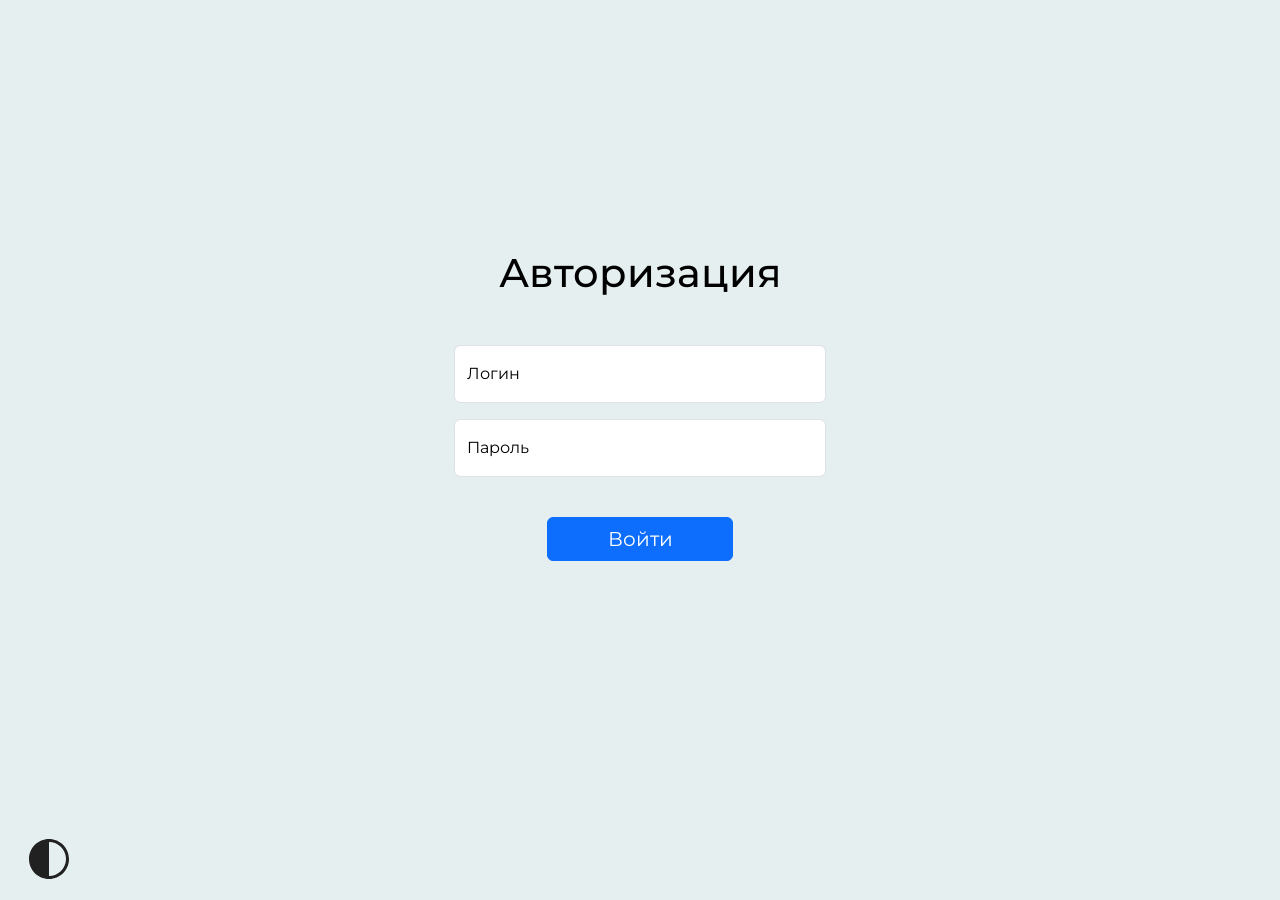
==== web/auth.html @ 035dc4b1 "05/05/2026" ====
<!DOCTYPE html>
<html lang="en">
  <head>
    <meta charset="UTF-8" />
    <meta name="viewport" content="width=device-width, initial-scale=1.0" />
    <title>Авторизация</title>
    <link rel="stylesheet" href="css/bootstrap.min.css" />
    <link rel="stylesheet" href="css/base.css" />
  </head>
  <body>

      <div class="container d-flex justify-content-center align-items-center" style="min-height: 90vh;">
      
        <div class="col-12 col-md-6 col-lg-4">
          <div class="fs-1 mb-5 fw-medium text-center"><h1>Авторизация</h1></div>

          <form action="#" class="">
              
              <div class="form-floating mb-3">
                  <input type="text" class="form-control fs-5" id="login" placeholder="Логин">
                  <label class="fs-6" for="login">Логин</label>
              </div>
              
              <div class="form-floating mb-3">
                  <input type="password" class="form-control fs-5" id="password" placeholder="Password">
                  <label class="fs-6" for="password">Пароль</label>
              </div>

              <div class="text-center"><button type="submit" class="btn btn-primary w-50 mt-4 fs-5">Войти</button></div>
              
          </form>

        </div>
      </div>

      <div class="m-4">
        <!-- <span class="toggle btn">Смена темы</span> -->
         <img class="toggle btn p-0" src="img/theme switch.svg" width="50px" alt="Смена темы">
      </div>

    <script src="js/jquery-4.0.0.min.js"></script>
    <script defer src="js/theme.js"></script>
  </body>
</html>
---- web/css/base.css ----
@font-face {
    font-family: 'Montserrat';
    src: url('../fonts/Montserrat-VariableFont_wght.ttf') format('woff2');
  }
  

* {
    font-family: 'Montserrat', sans-serif !important;
}
.stat_num {
    color: #6f00f8;
}

body, html {
    height: 100%;
  }
  
.sidebar {
    width: 140px;
    height: 100vh;
    position: sticky;  
    top: 0;
}
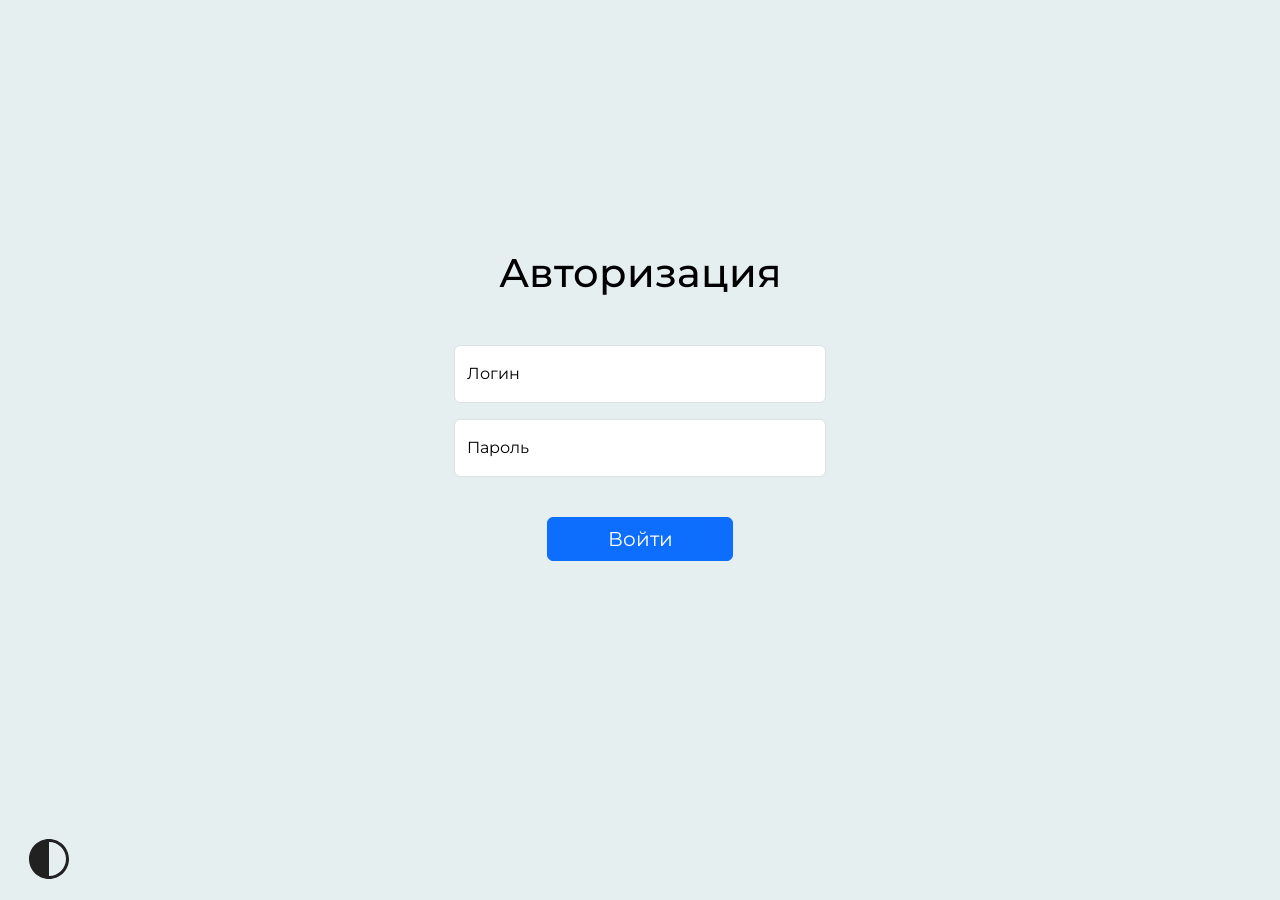
==== commit 58c6ff95: "Add files via upload" ====
--- a/web/auth.html
+++ b/web/auth.html
@@ -35,7 +35,7 @@
 
       <div class="m-4">
         <!-- <span class="toggle btn">Смена темы</span> -->
-         <img class="toggle btn p-0" src="img/theme switch.svg" width="50px" alt="Смена темы">
+         <img class="img_change_color toggle btn p-0" src="img/theme switch.svg" width="50px" alt="Смена темы">
       </div>
 
     <script src="js/jquery-4.0.0.min.js"></script>
--- a/web/css/base.css
+++ b/web/css/base.css
@@ -8,7 +8,7 @@
 * {
     font-family: 'Montserrat', sans-serif !important;
 }
-.stat_num {
+.text-purple {
     color: #6f00f8;
 }
 
@@ -21,4 +21,35 @@
     height: 100vh;
     position: sticky;  
     top: 0;
+}
+
+body, html {
+    height: 100%;
+}
+
+.sidebar {
+    width: 140px;
+    height: 100vh;
+    position: sticky;
+    top: 0;
+}
+
+.nav-link_active {
+    color: #2600FF;
+}
+
+@media (max-width: 720px) {
+    .desktop-nav {
+        display: none !important;
+    }
+}
+
+@media (min-width: 721px) {
+    .mobile-nav {
+        display: none !important;
+    }
+}
+
+.offcanvas {
+    width: 280px !important;
 }
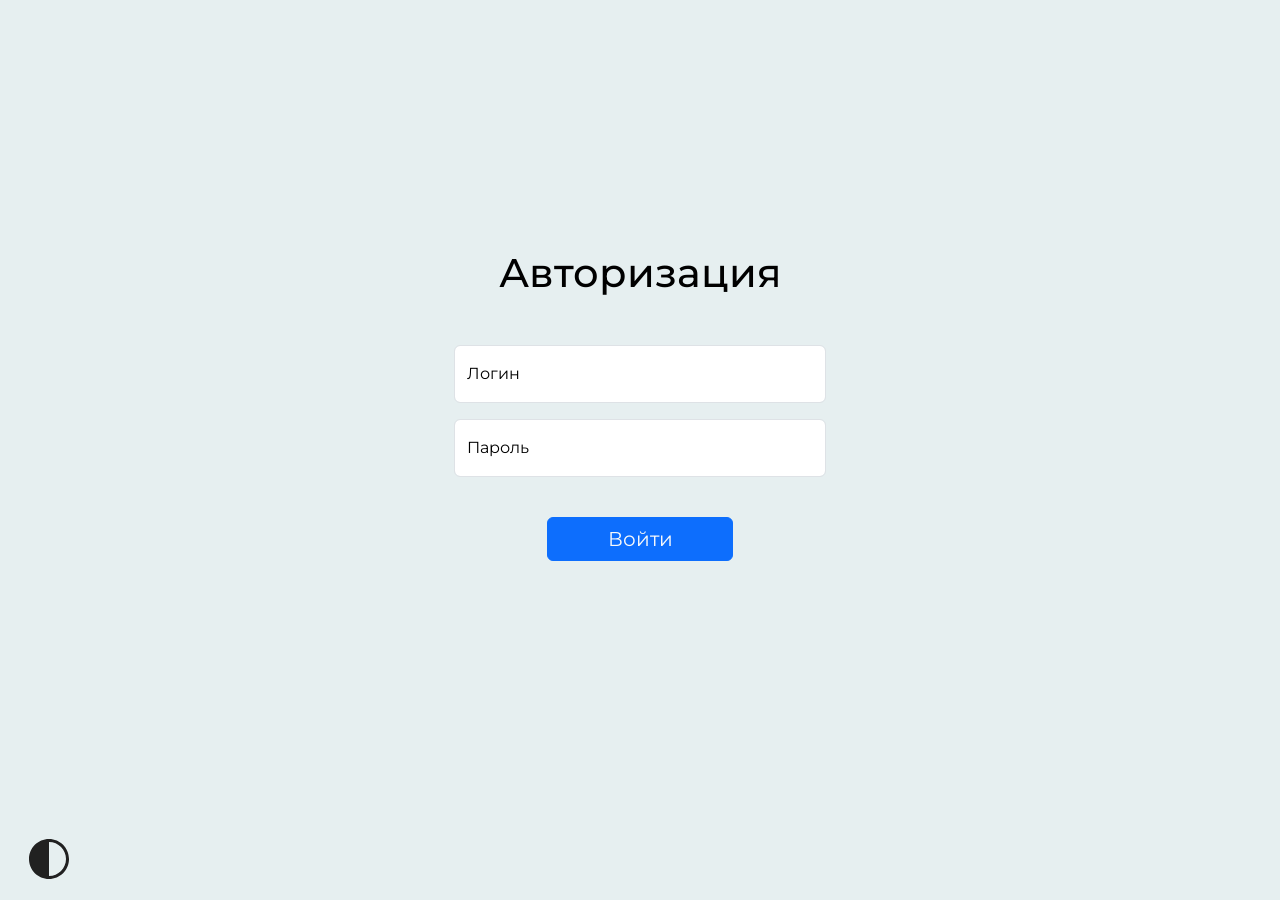
==== commit edc639cd: "Add files via upload" ====
--- a/web/auth.html
+++ b/web/auth.html
@@ -14,7 +14,7 @@
         <div class="col-12 col-md-6 col-lg-4">
           <div class="fs-1 mb-5 fw-medium text-center"><h1>Авторизация</h1></div>
 
-          <form action="#" class="">
+          <form action="#" class="auth">
               
               <div class="form-floating mb-3">
                   <input type="text" class="form-control fs-5" id="login" placeholder="Логин">
@@ -26,7 +26,7 @@
                   <label class="fs-6" for="password">Пароль</label>
               </div>
 
-              <div class="text-center"><button type="submit" class="btn btn-primary w-50 mt-4 fs-5">Войти</button></div>
+              <div class="text-center"><button type="submit" class="btn btn-primary w-50 mt-4 fs-5"><a class="text-decoration-none text-light" href="index.html">Войти</a></button></div>
               
           </form>
 
--- a/web/css/base.css
+++ b/web/css/base.css
@@ -37,19 +37,41 @@
 .nav-link_active {
     color: #2600FF;
 }
+.table_header th {
+    border: none;
+}
+
+
+
 
 @media (max-width: 720px) {
+
     .desktop-nav {
         display: none !important;
     }
+
+    .dashboard_block {
+    max-width: 100%;
+
+}
 }
 
 @media (min-width: 721px) {
+
     .mobile-nav {
         display: none !important;
     }
+    
 }
 
 .offcanvas {
     width: 280px !important;
+}
+
+@media (max-width: 375px) {
+
+    .offcanvas {
+        width: 230px !important;
+    }
+
 }
